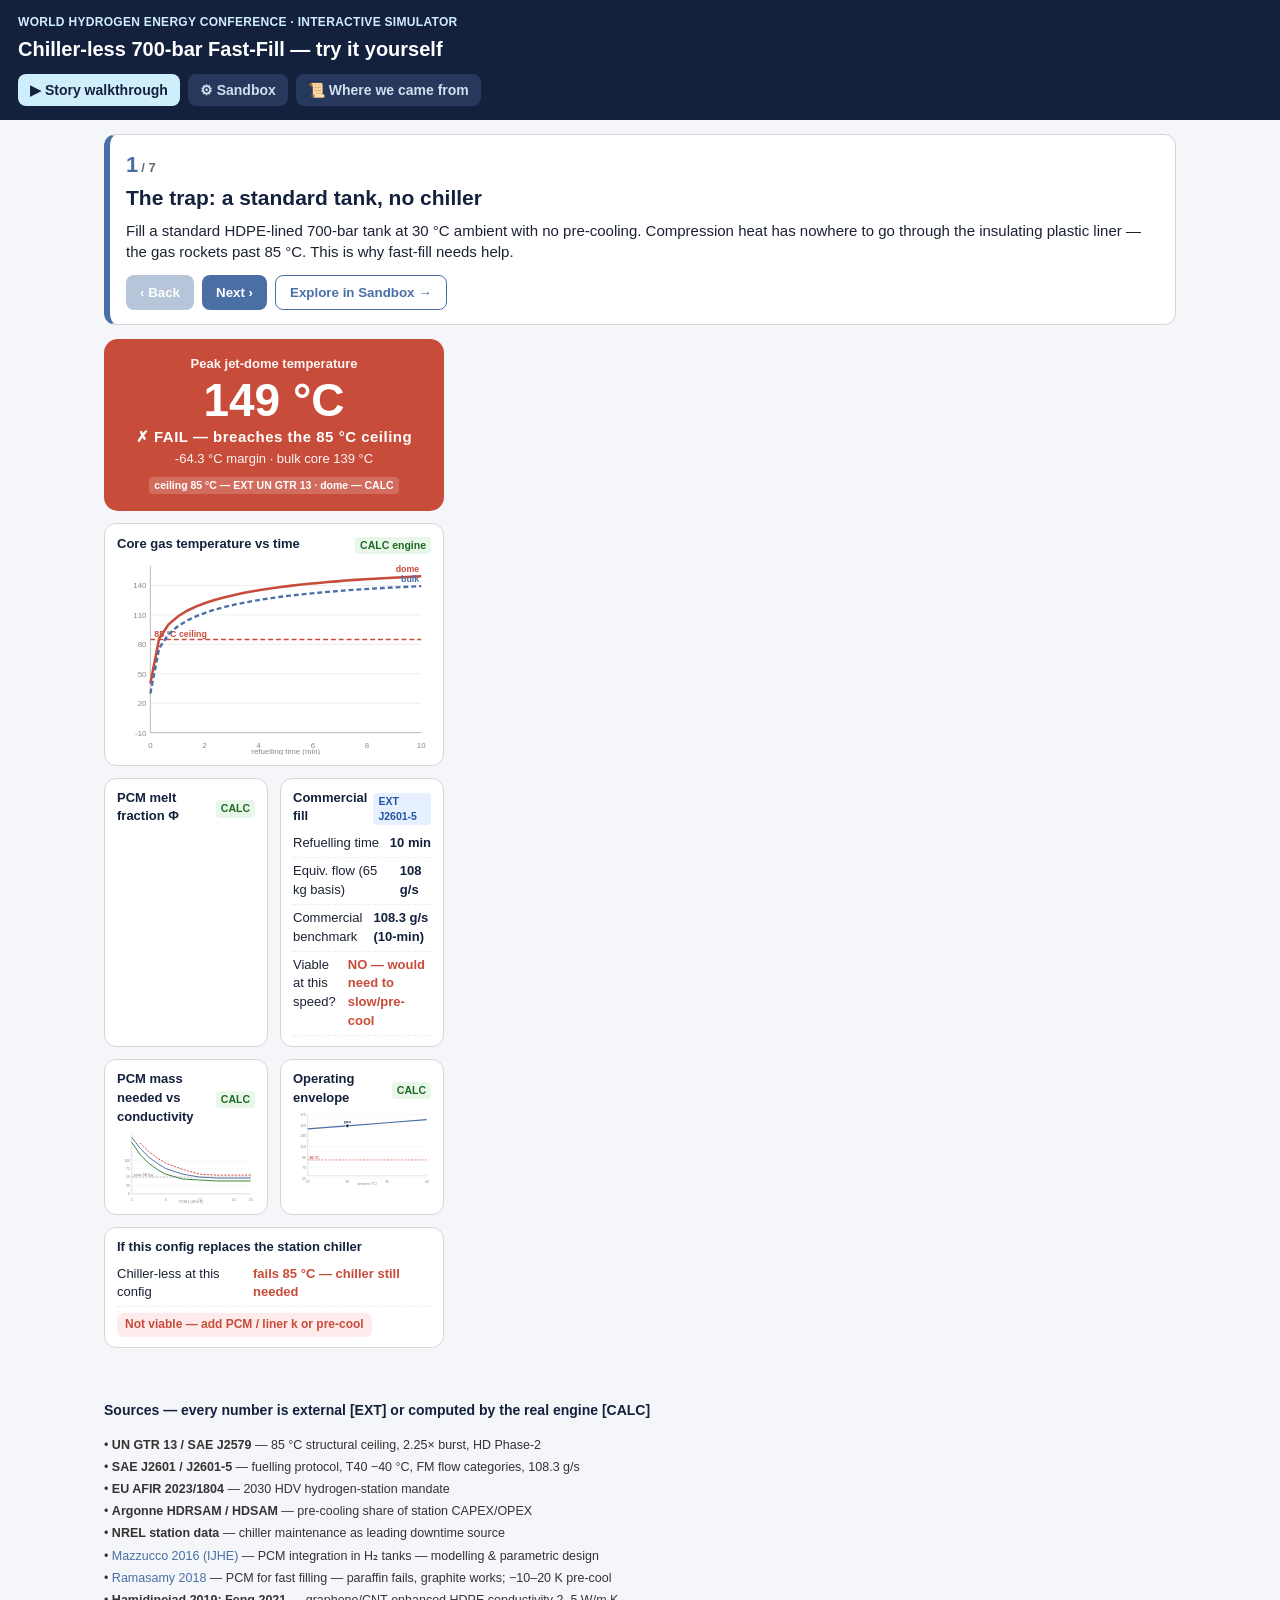
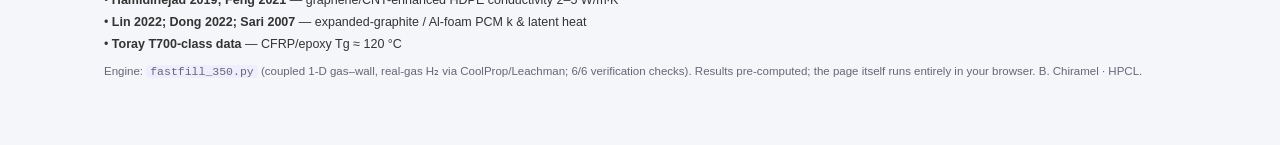
==== index.html @ 25d1c188 "Add files via upload" ====
<!DOCTYPE html>
<html lang="en">
<head>
<meta charset="utf-8">
<meta name="viewport" content="width=device-width, initial-scale=1, maximum-scale=1">
<title>Eliminating the Chiller — Interactive Simulator</title>
<link rel="stylesheet" href="style.css">
</head>
<body>
<header>
  <div class="eyebrow">World Hydrogen Energy Conference · interactive simulator</div>
  <h1>Chiller-less 700-bar Fast-Fill — try it yourself</h1>
  <div class="modebar">
    <button id="mStory" class="modebtn active">▶ Story walkthrough</button>
    <button id="mSandbox" class="modebtn">⚙ Sandbox</button>
    <button id="mHistory" class="modebtn">📜 Where we came from</button>
  </div>
</header>

<main>
  <!-- ================= STORY ================= -->
  <section id="story">
    <div class="storycard">
      <div class="stepno"><span id="stepIdx">1</span><span class="stepof">/ 7</span></div>
      <h2 id="storyTitle">The trap</h2>
      <p id="storyText">…</p>
      <div class="storynav">
        <button id="prevBtn">‹ Back</button>
        <button id="nextBtn">Next ›</button>
        <button id="toSandbox" class="ghost">Explore in Sandbox →</button>
      </div>
    </div>
  </section>

  <!-- ================= CONTROLS ================= -->
  <section id="controls" class="hidden">
    <div class="grp">
      <h3>① Fill conditions</h3>
      <label>Fill temperature
        <div class="seg" id="segTemp">
          <button data-v="-40">T40 chiller (−40 °C)</button>
          <button data-v="amb" class="active">Ambient (no chiller)</button>
        </div>
      </label>
      <label id="ambWrap">Ambient temperature: <b id="ambVal">30 °C</b>
        <input type="range" id="amb" min="0" max="3" step="1" value="1">
        <span class="src calc">CALC scope</span>
      </label>
      <label>Refuelling time: <b id="ftVal">10 min</b>
        <input type="range" id="ft" min="0" max="2" step="1" value="2">
        <span class="src ext">EXT J2601-5 · 108.3 g/s = 10 min</span>
      </label>
    </div>

    <div class="grp">
      <h3>② Tank liner <span class="hint">(the bottleneck)</span></h3>
      <label>Material
        <select id="liner"></select>
        <span class="src ext">EXT Travaš / Hamidinejad / Feng</span>
      </label>
      <div class="kreadout">conductivity k = <b id="linerK">0.4</b> W/m·K</div>
    </div>

    <div class="grp">
      <h3>③ PCM thermal sponge <span class="hint">(the heat sink)</span></h3>
      <label class="toggle"><input type="checkbox" id="pcmOn" checked> PCM layer ON</label>
      <div id="pcmFields">
        <label>Material
          <select id="pcmMat"></select>
          <span class="src ext">EXT Lin / Dong / Sari</span>
        </label>
        <div class="kreadout">k = <b id="pcmK">12</b> W/m·K · melt 45 °C · latent 147 kJ/kg <span class="src calc">CALC design</span></div>
        <label>PCM mass: <b id="massVal">50 kg</b>
          <input type="range" id="mass" min="0" max="4" step="1" value="2">
          <span class="src calc">CALC · ★ ~50 kg sweet spot</span>
        </label>
      </div>
    </div>
    <p class="assume">Fixed at the validated design point: melt 45 °C, h<sub>conv</sub>=500, +10 °C jet-dome offset, 700 bar. <a href="#refs">scope &amp; sources ↓</a></p>
  </section>

  <!-- ================= OUTPUTS ================= -->
  <section id="outputs">
    <div class="verdict" id="verdict">
      <div class="vlabel">Peak jet-dome temperature</div>
      <div class="vbig"><span id="domeT">—</span> °C</div>
      <div class="vsub" id="vmsg">—</div>
      <div class="vmargin" id="vmargin"></div>
      <div class="src ext">ceiling 85 °C — EXT UN GTR 13 · dome — CALC</div>
    </div>

    <div class="card">
      <div class="cardhd">Core gas temperature vs time <span class="src calc">CALC engine</span></div>
      <svg id="curve" viewBox="0 0 320 200" preserveAspectRatio="xMidYMid meet"></svg>
    </div>

    <div class="card half">
      <div class="cardhd">PCM melt fraction Φ <span class="src calc">CALC</span></div>
      <svg id="phi" viewBox="0 0 320 150" preserveAspectRatio="xMidYMid meet"></svg>
      <div id="phiWarn" class="warn hidden">Φ → 1.0: PCM fully melted — no latent reserve for a hotter day.</div>
    </div>
    <div class="card half">
      <div class="cardhd">Commercial fill <span class="src ext">EXT J2601-5</span></div>
      <div id="commercial" class="commercial"></div>
    </div>

    <div class="card half">
      <div class="cardhd">PCM mass needed vs conductivity <span class="src calc">CALC</span></div>
      <svg id="massreq" viewBox="0 0 320 170" preserveAspectRatio="xMidYMid meet"></svg>
    </div>
    <div class="card half">
      <div class="cardhd">Operating envelope <span class="src calc">CALC</span></div>
      <svg id="env" viewBox="0 0 320 170" preserveAspectRatio="xMidYMid meet"></svg>
    </div>

    <div class="card impact">
      <div class="cardhd">If this config replaces the station chiller</div>
      <div id="impact"></div>
    </div>
  </section>

  <!-- ================= HISTORY ================= -->
  <section id="history" class="hidden"></section>
</main>

<footer id="refs">
  <h3>Sources — every number is external [EXT] or computed by the real engine [CALC]</h3>
  <div id="reflist"></div>
  <p class="fine">Engine: <code>fastfill_350.py</code> (coupled 1-D gas–wall, real-gas H₂ via CoolProp/Leachman; 6/6 verification checks). Results pre-computed; the page itself runs entirely in your browser. B. Chiramel · HPCL.</p>
</footer>

<div id="loading">Loading the engine results…</div>
<script src="app.js"></script>
</body>
</html>
---- style.css ----
:root{
  --navy:#14213D; --cond:#4A6FA5; --warn:#C84C3A; --feas:#2E7D32;
  --band:#DCE6F1; --eyebrow:#1f6b86; --grey:#667; --line:#d7d7d7;
  --bg:#f4f6f9; --card:#fff;
}
*{box-sizing:border-box}
body{margin:0;font-family:-apple-system,Segoe UI,Roboto,Helvetica,Arial,sans-serif;
  color:#1a2233;background:var(--bg);line-height:1.45}
header{background:var(--navy);color:#fff;padding:14px 18px}
.eyebrow{color:#cfeefc;font-weight:700;font-size:12px;letter-spacing:.3px;text-transform:uppercase}
header h1{margin:4px 0 10px;font-size:20px;font-weight:800}
.modebar{display:flex;gap:8px}
.modebtn{background:#26385c;color:#cfe0f0;border:0;border-radius:8px;padding:8px 12px;font-weight:700;cursor:pointer;font-size:14px}
.modebtn.active{background:#cfeefc;color:var(--navy)}
main{max-width:1100px;margin:0 auto;padding:14px;display:grid;gap:14px}
@media(min-width:880px){
  main{grid-template-columns:340px 1fr;align-items:start}
  #story{grid-column:1 / -1}
  #controls{position:sticky;top:10px}
}
section{display:grid;gap:12px}
.hidden{display:none!important}

/* controls */
.grp{background:var(--card);border:1px solid var(--line);border-radius:12px;padding:12px 14px}
.grp h3{margin:0 0 8px;font-size:15px;color:var(--navy)}
.grp .hint{font-weight:400;color:var(--grey);font-size:12px}
label{display:block;font-size:13px;font-weight:600;margin:10px 0 4px}
label b{color:var(--navy)}
input[type=range]{width:100%;margin:6px 0 2px;accent-color:var(--cond)}
select{width:100%;padding:7px;border:1px solid var(--line);border-radius:8px;font-size:14px}
.seg{display:flex;gap:6px;margin-top:5px}
.seg button{flex:1;padding:8px;border:1px solid var(--cond);background:#fff;color:var(--cond);
  border-radius:8px;font-weight:700;font-size:12.5px;cursor:pointer}
.seg button.active{background:var(--cond);color:#fff}
.toggle{display:flex;align-items:center;gap:8px;font-size:14px}
.kreadout{font-size:13px;color:#333;margin:6px 0}
.src{display:inline-block;font-size:10.5px;font-weight:700;border-radius:4px;padding:1px 5px;margin-top:3px}
.src.ext{background:#e7f0ff;color:#2554a6}
.src.calc{background:#e9f6ea;color:#1d6b22}
.assume{font-size:11.5px;color:var(--grey);background:#fff;border:1px dashed var(--line);border-radius:10px;padding:8px 10px}
.assume a{color:var(--cond)}

/* verdict */
.verdict{border-radius:14px;padding:16px;color:#fff;text-align:center;transition:background .2s}
.verdict.pass{background:var(--feas)} .verdict.fail{background:var(--warn)} .verdict.none{background:#888}
.vlabel{font-size:13px;font-weight:700;opacity:.95}
.vbig{font-size:46px;font-weight:900;line-height:1.05;margin:2px 0}
.vsub{font-size:15px;font-weight:800;letter-spacing:.5px}
.vmargin{font-size:13px;opacity:.95;margin-top:2px}
.verdict .src{background:rgba(255,255,255,.18);color:#fff;margin-top:8px}

.card{background:var(--card);border:1px solid var(--line);border-radius:12px;padding:10px 12px}
.cardhd{font-size:13px;font-weight:800;color:var(--navy);margin-bottom:4px;display:flex;justify-content:space-between;align-items:center;gap:6px}
.card svg{width:100%;height:auto;display:block}
#outputs{grid-template-columns:1fr}
@media(min-width:560px){#outputs{grid-template-columns:1fr 1fr}
  .verdict,.card:not(.half),#outputs>.impact{grid-column:1 / -1}}
.warn{background:#fdeceb;color:var(--warn);border:1px solid #f0c0ba;border-radius:8px;padding:6px 8px;font-size:12px;font-weight:600;margin-top:6px}

.commercial .row,.impact .row{display:flex;justify-content:space-between;gap:8px;font-size:13px;padding:4px 0;border-bottom:1px dashed #eee}
.commercial b,.impact b{color:var(--navy)}
.ok{color:var(--feas);font-weight:800}.no{color:var(--warn);font-weight:800}
.impact .row:last-child{border:0}
.badge{display:inline-block;background:#e9f6ea;color:var(--feas);font-weight:800;font-size:12px;border-radius:6px;padding:3px 8px;margin-top:6px}

/* story */
.storycard{background:var(--card);border:1px solid var(--line);border-left:6px solid var(--cond);border-radius:12px;padding:14px 16px}
.stepno{font-size:13px;color:var(--grey);font-weight:700}
.stepno #stepIdx{font-size:22px;color:var(--cond)}
.stepof{margin-left:3px}
.storycard h2{margin:2px 0 6px;color:var(--navy);font-size:21px}
#storyText{font-size:15px;margin:0 0 12px}
.storynav{display:flex;gap:8px;flex-wrap:wrap}
.storynav button{background:var(--cond);color:#fff;border:0;border-radius:8px;padding:9px 14px;font-weight:700;cursor:pointer}
.storynav .ghost{background:#fff;color:var(--cond);border:1px solid var(--cond)}
.storynav button:disabled{opacity:.4;cursor:default}

/* history */
#history{grid-column:1 / -1;gap:18px}
.histblock{background:var(--card);border:1px solid var(--line);border-radius:12px;padding:14px 16px}
.histblock .heyebrow{color:var(--warn);font-weight:800;font-size:11px;letter-spacing:1.2px;text-transform:uppercase}
.histblock h2{margin:3px 0 2px;color:var(--navy);font-size:19px}
.histblock .hintro{color:var(--grey);font-size:13px;font-style:italic;margin:0 0 12px}
.stages{display:grid;gap:10px}
@media(min-width:760px){.stages{grid-template-columns:repeat(var(--n,3),1fr)}}
.stage{border:1px solid var(--line);border-top:4px solid var(--cond);border-radius:10px;padding:10px 12px;background:#fbfcfe}
.stage.fail{border-top-color:var(--warn)} .stage.win{border-top-color:var(--feas)}
.stage .stag{font-size:11px;font-weight:800;color:var(--grey);letter-spacing:.4px;text-transform:uppercase}
.stage h4{margin:4px 0 5px;color:var(--navy);font-size:16px}
.stage p{margin:0;font-size:12.5px;color:#33404f}
.htake{margin-top:12px;background:var(--navy);color:#eaf2fb;border-radius:8px;padding:9px 12px;font-size:12.5px;font-weight:600}
.htake b{color:#bfe3ff}
footer{max-width:1100px;margin:10px auto 40px;padding:14px;font-size:12.5px;color:#333}
footer h3{color:var(--navy);font-size:14px}
#reflist a{color:var(--cond);text-decoration:none}
#reflist div{padding:2px 0}
.fine{color:var(--grey);font-size:11.5px;margin-top:8px}
code{background:#eef;border-radius:4px;padding:0 4px}
#loading{position:fixed;inset:0;background:rgba(244,246,249,.95);display:flex;align-items:center;justify-content:center;font-weight:700;color:var(--navy);font-size:16px;z-index:50}
.curvelbl{font:700 9px sans-serif}
.axis{stroke:#bbb;stroke-width:1}.grid{stroke:#eee;stroke-width:1}
.tick{font:8px sans-serif;fill:#888}
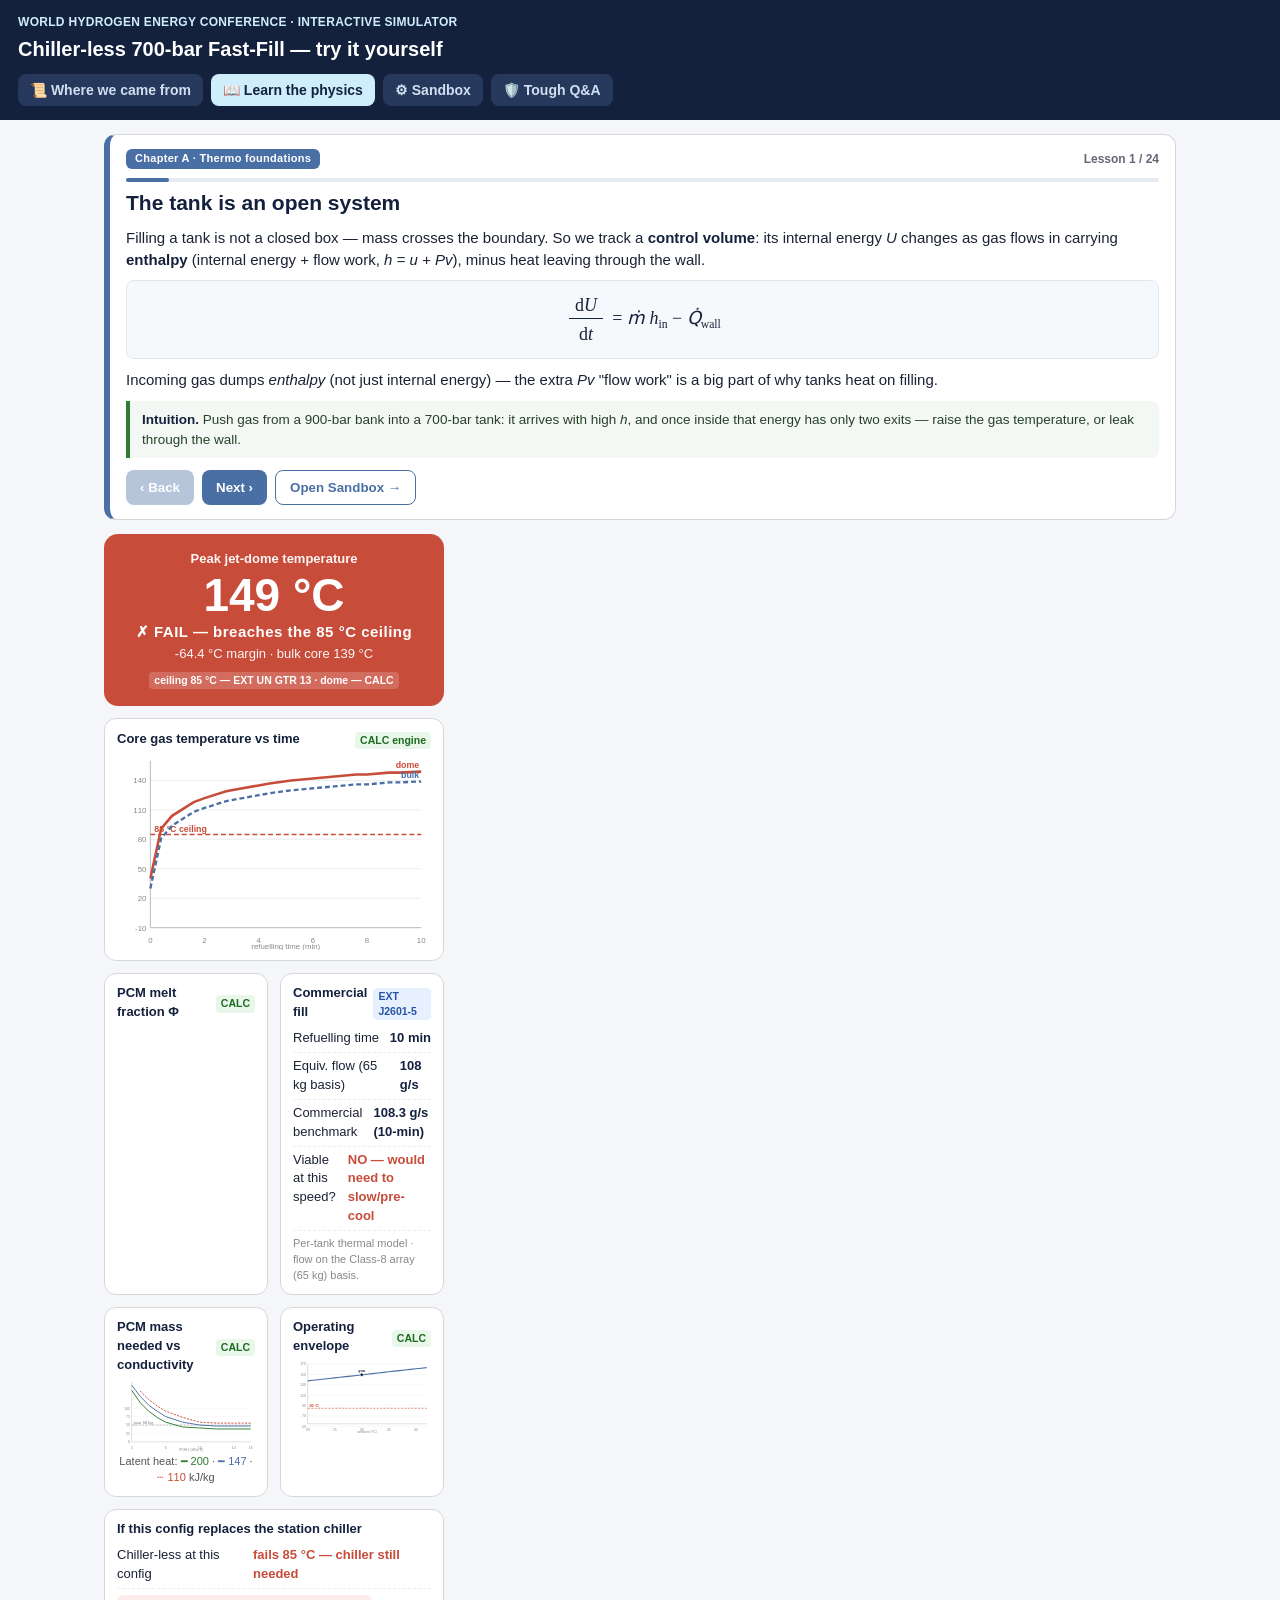
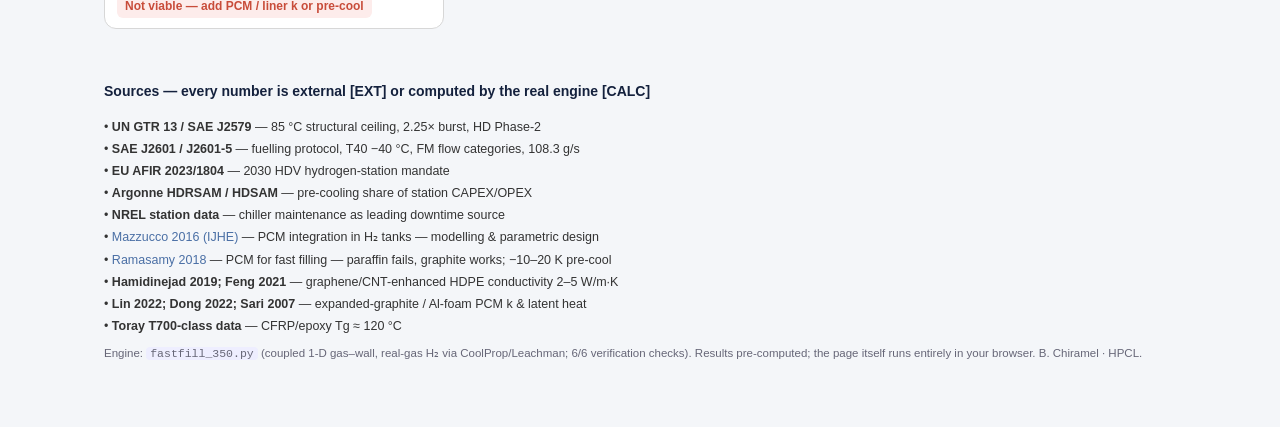
==== commit 18cd7ce1: "Add files via upload" ====
--- a/index.html
+++ b/index.html
@@ -11,9 +11,10 @@
   <div class="eyebrow">World Hydrogen Energy Conference · interactive simulator</div>
   <h1>Chiller-less 700-bar Fast-Fill — try it yourself</h1>
   <div class="modebar">
-    <button id="mStory" class="modebtn active">▶ Story walkthrough</button>
+    <button id="mHistory" class="modebtn">📜 Where we came from</button>
+    <button id="mStory" class="modebtn active">📖 Learn the physics</button>
     <button id="mSandbox" class="modebtn">⚙ Sandbox</button>
-    <button id="mHistory" class="modebtn">📜 Where we came from</button>
+    <button id="mQA" class="modebtn">🛡️ Tough Q&A</button>
   </div>
 </header>
 
@@ -21,13 +22,15 @@
   <!-- ================= STORY ================= -->
   <section id="story">
     <div class="storycard">
-      <div class="stepno"><span id="stepIdx">1</span><span class="stepof">/ 7</span></div>
-      <h2 id="storyTitle">The trap</h2>
-      <p id="storyText">…</p>
+      <div class="lessonhead"><span id="chapBadge" class="chapbadge"></span><span id="lessonCount"></span></div>
+      <div class="progbar"><div id="progFill" class="progfill"></div></div>
+      <h2 id="storyTitle"></h2>
+      <div id="storyBody"></div>
+      <div id="lessonCheck"></div>
       <div class="storynav">
         <button id="prevBtn">‹ Back</button>
         <button id="nextBtn">Next ›</button>
-        <button id="toSandbox" class="ghost">Explore in Sandbox →</button>
+        <button id="toSandbox" class="ghost">Open Sandbox →</button>
       </div>
     </div>
   </section>
@@ -76,6 +79,7 @@
         </label>
       </div>
     </div>
+    <button id="resetDesign" class="resetbtn">↺ Reset to design point</button>
     <p class="assume">Fixed at the validated design point: melt 45 °C, h<sub>conv</sub>=500, +10 °C jet-dome offset, 700 bar. <a href="#refs">scope &amp; sources ↓</a></p>
   </section>
 
@@ -107,6 +111,7 @@
     <div class="card half">
       <div class="cardhd">PCM mass needed vs conductivity <span class="src calc">CALC</span></div>
       <svg id="massreq" viewBox="0 0 320 170" preserveAspectRatio="xMidYMid meet"></svg>
+      <div id="massreqLegend" class="chartlegend"></div>
     </div>
     <div class="card half">
       <div class="cardhd">Operating envelope <span class="src calc">CALC</span></div>
@@ -121,6 +126,9 @@
 
   <!-- ================= HISTORY ================= -->
   <section id="history" class="hidden"></section>
+
+  <!-- ================= TOUGH Q&A ================= -->
+  <section id="qa" class="hidden"></section>
 </main>
 
 <footer id="refs">
@@ -130,6 +138,7 @@
 </footer>
 
 <div id="loading">Loading the engine results…</div>
+<script src="course.js"></script>
 <script src="app.js"></script>
 </body>
 </html>
--- a/style.css
+++ b/style.css
@@ -38,7 +38,11 @@
 .src{display:inline-block;font-size:10.5px;font-weight:700;border-radius:4px;padding:1px 5px;margin-top:3px}
 .src.ext{background:#e7f0ff;color:#2554a6}
 .src.calc{background:#e9f6ea;color:#1d6b22}
-.assume{font-size:11.5px;color:var(--grey);background:#fff;border:1px dashed var(--line);border-radius:10px;padding:8px 10px}
+.resetbtn{width:100%;padding:9px;border:1px solid var(--cond);background:#fff;color:var(--cond);border-radius:8px;font-weight:700;font-size:13px;cursor:pointer}
+.resetbtn:hover{background:var(--cond);color:#fff}
+.chartlegend{font-size:11px;color:#555;text-align:center;margin-top:2px}
+.assume{font-size:11.5px;color:var(--grey);background:#fff;border:1px dashed var(--line);border-radius:10px;padding:8px 10px;margin-top:8px}
+input[type=range]:disabled{opacity:.4} select:disabled{opacity:.5;background:#f3f3f3}
 .assume a{color:var(--cond)}
 
 /* verdict */
@@ -64,14 +68,44 @@
 .impact .row:last-child{border:0}
 .badge{display:inline-block;background:#e9f6ea;color:var(--feas);font-weight:800;font-size:12px;border-radius:6px;padding:3px 8px;margin-top:6px}
 
-/* story */
+.modebar{overflow-x:auto;flex-wrap:nowrap;-webkit-overflow-scrolling:touch}
+.modebtn{white-space:nowrap;flex:0 0 auto}
+/* story / course */
 .storycard{background:var(--card);border:1px solid var(--line);border-left:6px solid var(--cond);border-radius:12px;padding:14px 16px}
-.stepno{font-size:13px;color:var(--grey);font-weight:700}
-.stepno #stepIdx{font-size:22px;color:var(--cond)}
-.stepof{margin-left:3px}
-.storycard h2{margin:2px 0 6px;color:var(--navy);font-size:21px}
-#storyText{font-size:15px;margin:0 0 12px}
-.storynav{display:flex;gap:8px;flex-wrap:wrap}
+.lessonhead{display:flex;justify-content:space-between;align-items:center;font-size:12px;color:var(--grey);font-weight:700}
+.chapbadge{background:var(--cond);color:#fff;border-radius:6px;padding:2px 9px;font-size:11px;letter-spacing:.3px}
+.progbar{height:4px;background:#e6ebf2;border-radius:2px;margin:9px 0 6px}
+.progfill{height:100%;background:var(--cond);border-radius:2px;transition:width .25s}
+.storycard h2{margin:2px 0 8px;color:var(--navy);font-size:21px}
+#storyBody{font-size:15px}
+#storyBody p{margin:0 0 10px}
+#storyBody b{color:var(--navy)}
+/* equations */
+.eqn{font-family:Georgia,'Times New Roman',serif;font-size:18px;text-align:center;
+  background:#f6f9fc;border:1px solid #dfe7f1;border-radius:8px;padding:11px 10px;margin:10px 0;color:#16233b}
+.eqn i{font-style:italic}
+.eqn sub{font-size:.65em}
+.frac{display:inline-flex;flex-direction:column;vertical-align:middle;text-align:center;margin:0 .25em}
+.frac>span:first-child{border-bottom:1.6px solid currentColor;padding:0 .35em}
+.frac>span:last-child{padding:2px .35em 0}
+.eqnnote{font-size:12px;color:var(--grey);text-align:center;margin:-4px 0 10px;font-style:italic}
+/* course content blocks */
+.example{background:#f4f8f4;border-left:4px solid var(--feas);border-radius:0 8px 8px 0;padding:9px 12px;margin:10px 0;font-size:13.5px;color:#27402a}
+.litnote{background:#eef3fb;border-left:4px solid var(--cond);border-radius:0 8px 8px 0;padding:9px 12px;margin:10px 0;font-size:13px;color:#22364f}
+.defends{background:#fff6e8;border:1px dashed #e3b366;border-radius:8px;padding:9px 12px;margin:11px 0 2px;font-size:13px;color:#5a4416}
+.defends i{color:#7a5a1a}
+#storyBody sup{font-size:.65em}
+/* predict-reveal */
+.check{background:#fff8ec;border:1px solid #f0e0bd;border-radius:10px;padding:12px 13px;margin:12px 0}
+.check .q{font-weight:800;color:var(--navy);margin-bottom:8px;font-size:14.5px}
+.check .opt{display:block;width:100%;text-align:left;padding:10px 12px;margin:6px 0;border:1px solid var(--line);
+  border-radius:8px;background:#fff;cursor:pointer;font-size:14px;color:#1a2233}
+.check .opt:hover{border-color:var(--cond)}
+.check .opt.correct{background:#e9f6ea;border-color:var(--feas);font-weight:700}
+.check .opt.wrong{background:#fdeceb;border-color:var(--warn)}
+.check .reveal{margin-top:9px;font-size:13.5px;color:#33404f;background:#fff;border-radius:8px;padding:9px 11px;border:1px dashed var(--line);display:none}
+.check .reveal.show{display:block}
+.storynav{display:flex;gap:8px;flex-wrap:wrap;margin-top:12px}
 .storynav button{background:var(--cond);color:#fff;border:0;border-radius:8px;padding:9px 14px;font-weight:700;cursor:pointer}
 .storynav .ghost{background:#fff;color:var(--cond);border:1px solid var(--cond)}
 .storynav button:disabled{opacity:.4;cursor:default}
@@ -91,6 +125,27 @@
 .stage p{margin:0;font-size:12.5px;color:#33404f}
 .htake{margin-top:12px;background:var(--navy);color:#eaf2fb;border-radius:8px;padding:9px 12px;font-size:12.5px;font-weight:600}
 .htake b{color:#bfe3ff}
+/* tough Q&A */
+#qa{grid-column:1 / -1;gap:14px}
+.qaintro{background:var(--navy);color:#eaf2fb;border-radius:12px;padding:13px 16px;font-size:13.5px}
+.qaintro b{color:#bfe3ff}
+.qalegend{display:flex;flex-wrap:wrap;gap:6px;margin-top:8px}
+.qacat{background:var(--card);border:1px solid var(--line);border-radius:12px;padding:12px 15px}
+.qacat>h3{margin:0 0 3px;color:var(--navy);font-size:16px}
+.qacat>.cdesc{font-size:12px;color:var(--grey);font-style:italic;margin:0 0 6px}
+.qaitem{border-top:1px solid #eef1f5}
+.qaq{cursor:pointer;padding:11px 0;font-weight:700;font-size:14px;color:#1a2233;display:flex;gap:9px;align-items:flex-start}
+.qaq .tw{color:var(--cond);flex:0 0 auto;transition:transform .15s}
+.qaitem.open .qaq .tw{transform:rotate(90deg)}
+.qaa{display:none;padding:0 0 13px 24px;font-size:13.5px;color:#33404f;line-height:1.5}
+.qaitem.open .qaa{display:block}
+.qaa b{color:var(--navy)}
+.qatag{display:inline-block;font-size:10px;font-weight:800;border-radius:4px;padding:1px 6px;margin:0 4px 8px 0}
+.qatag.calc{background:#e9f6ea;color:#1d6b22}
+.qatag.ext{background:#e7f0ff;color:#2554a6}
+.qatag.scope{background:#f0eef5;color:#5a4a7a}
+.qatag.design{background:#fff1e0;color:#9a5a13}
+.qatry{font-size:12.5px;color:var(--cond);font-weight:700;margin-top:7px;background:#f2f6fb;border-radius:7px;padding:6px 9px}
 footer{max-width:1100px;margin:10px auto 40px;padding:14px;font-size:12.5px;color:#333}
 footer h3{color:var(--navy);font-size:14px}
 #reflist a{color:var(--cond);text-decoration:none}
